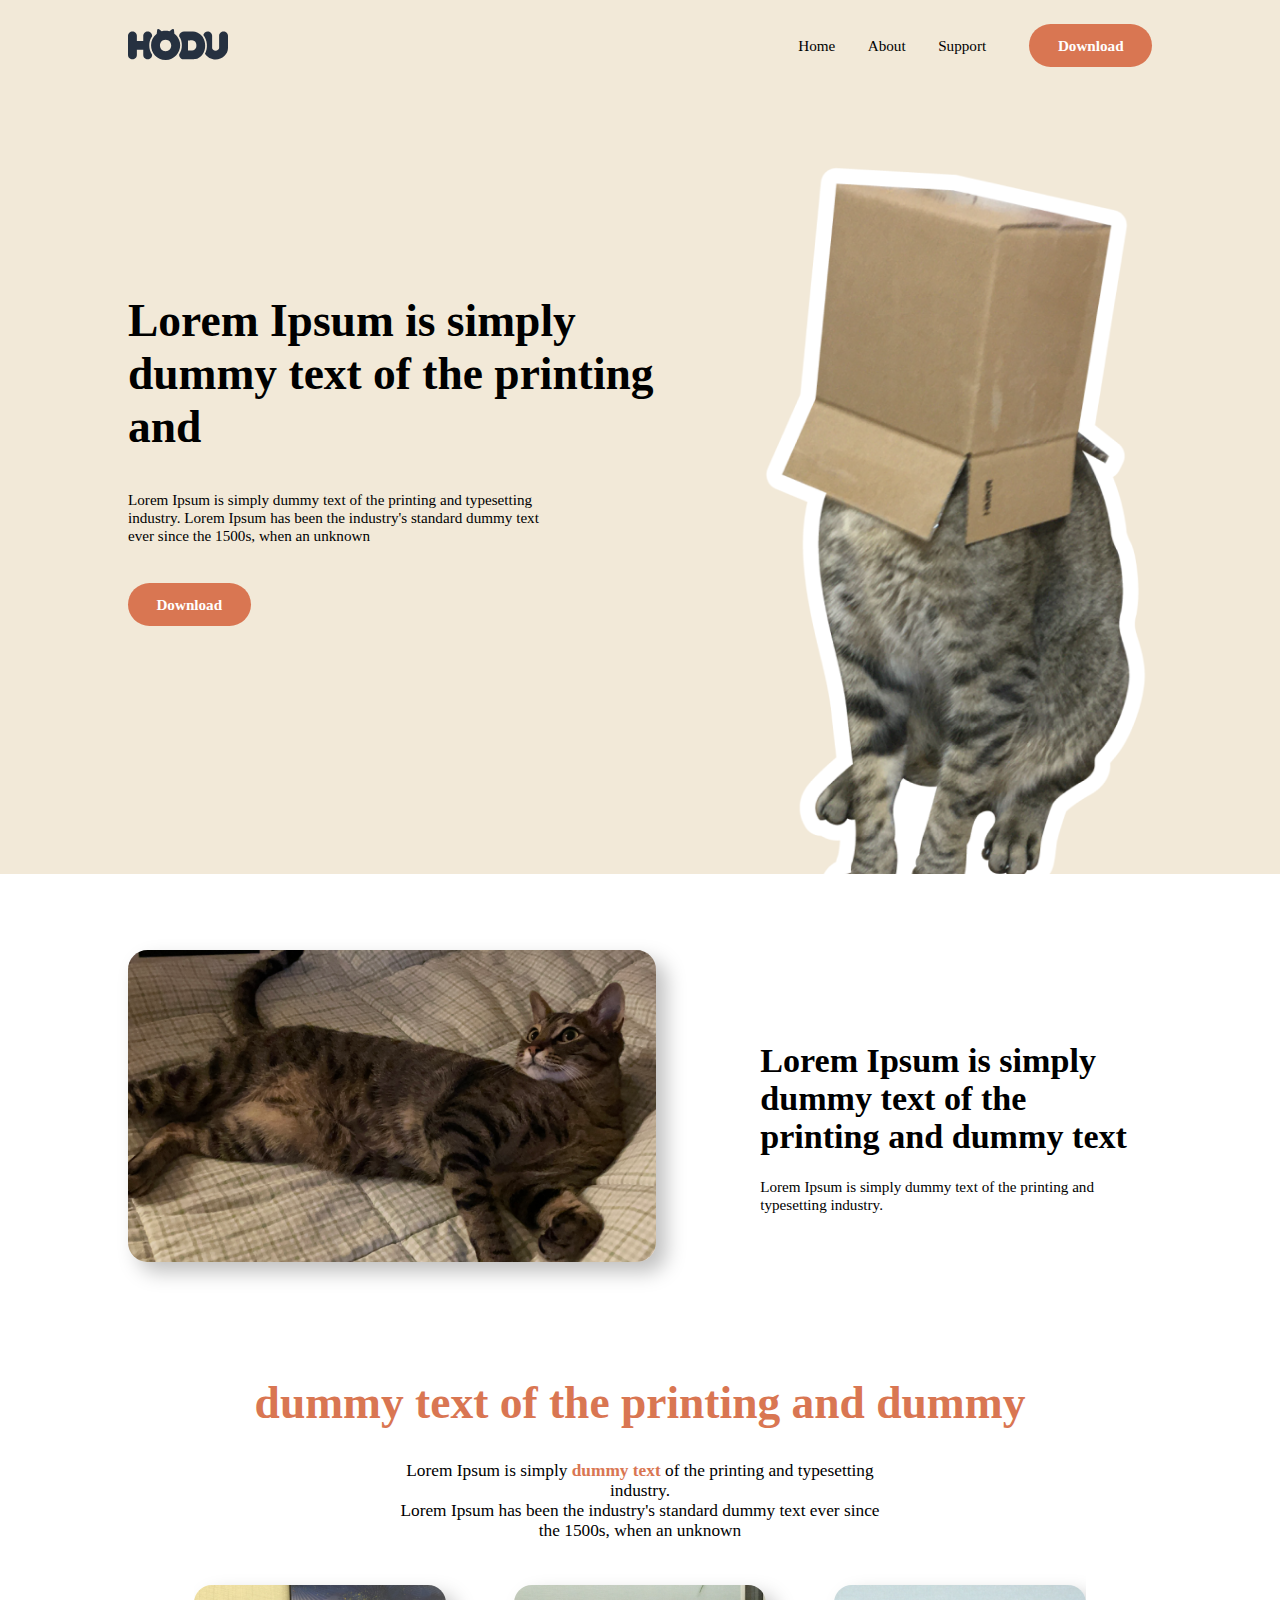
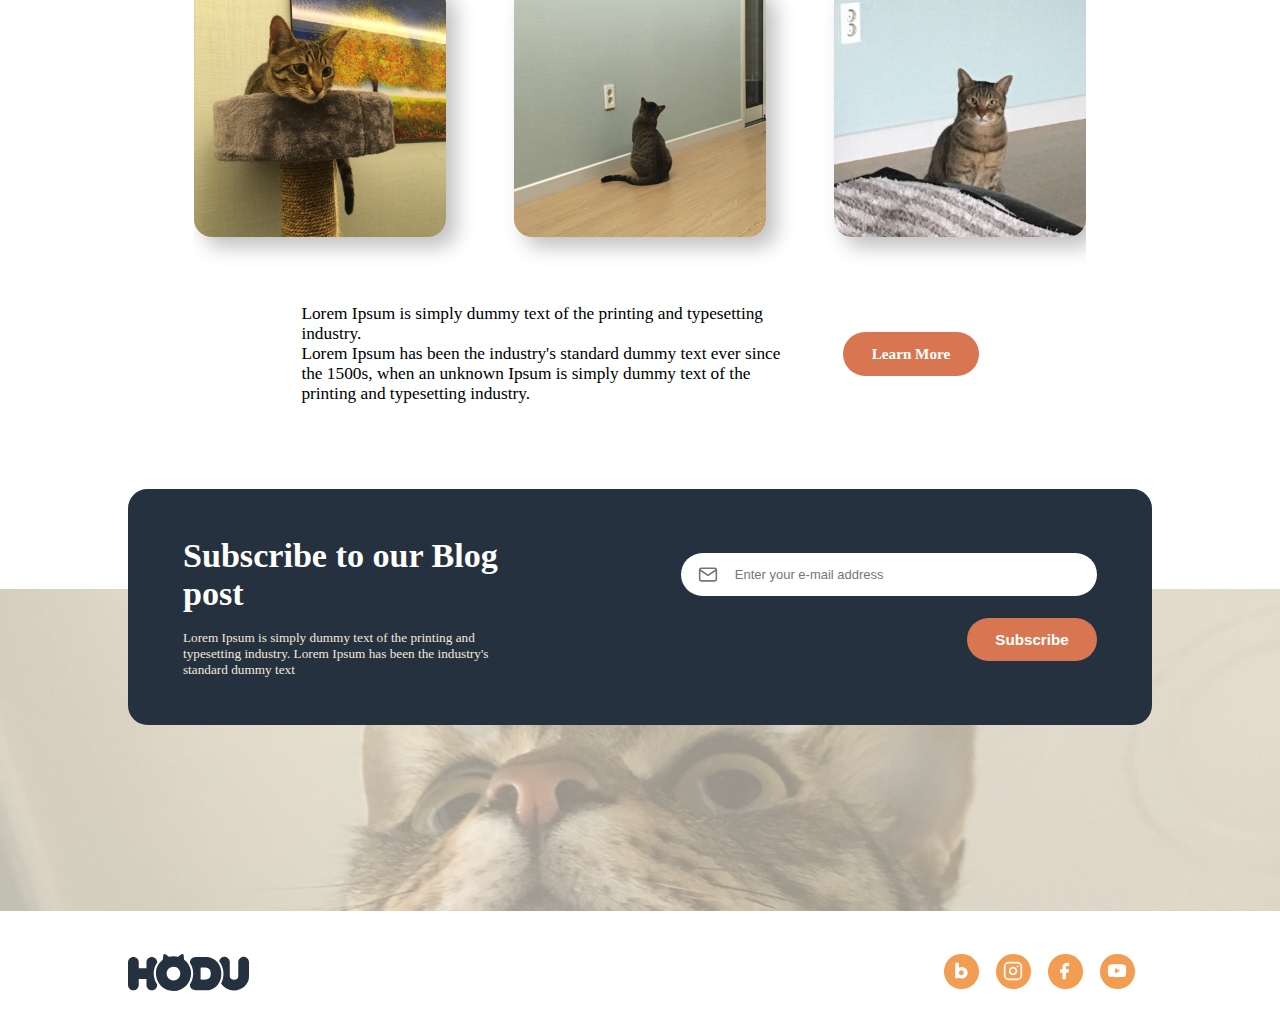
==== landing/index.html @ be2193c2 "랜딩 페이지 최초 커밋" ====
<!DOCTYPE html>
<html lang="ko-KR">
  <head>
    <meta charset="UTF-8" />
    <meta name="viewport" content="width=device-width, initial-scale=1.0" />
    <link rel="stylesheet" href="./css/style.css" />
    <title>HODU</title>
  </head>
  <body>
    <script>
      function navToggle() {
        const body = document.querySelector("body");
        body.classList.toggle("nav-toggle");
        window.scrollTo(0, 0);
      }
    </script>
    <header>
      <a class="logo" href="./">
        <h1 class="sr-only">HODU</h1>
        <img src="./images/logo.svg" alt="HODU" />
      </a>
      <button class="desktop-hide" onclick="navToggle()">
        <img src="./images/menu.svg" alt="Menu" />
      </button>
      <nav>
        <button class="desktop-hide" onclick="navToggle()">
          <img src="./images/arrow-right.svg" alt="Close" />
        </button>
        <ul>
          <li><a href="./">Home</a></li>
          <li><a href="./about">About</a></li>
          <li><a href="./support">Support</a></li>
        </ul>
        <a class="rounded" href="./download">Download</a>
      </nav>
    </header>
    <main>
      <section class="hero">
        <h2>Lorem Ipsum is simply dummy text of the printing and</h2>
        <p>
          Lorem Ipsum is simply dummy text of the printing and typesetting
          industry. Lorem Ipsum has been the industry's standard dummy text ever
          since the 1500s, when an unknown
        </p>
        <a class="rounded" href="./download">Download</a>
        <img src="./images/box-cat.png" alt="상자를 머리에 쓰고 있는 호두" />
      </section>
      <section class="description">
        <img src="./images/img_4.jpg" alt="침대에 누워 있는 호두" />
        <h2>Lorem Ipsum is simply dummy text of the printing and dummy text</h2>
        <p>
          Lorem Ipsum is simply dummy text of the printing and typesetting
          industry.
        </p>
      </section>
      <section class="images">
        <h2>dummy text of the printing and dummy</h2>
        <p class="txt">
          Lorem Ipsum is simply <span class="highlight">dummy text</span> of the
          printing and typesetting industry. <br class="mobile-hide" />Lorem
          Ipsum has been the industry's standard dummy text ever since the
          1500s, when an unknown
        </p>
        <ul class="carousel">
          <li>
            <img src="./images/img_1.jpg" alt="캣타워에 앉아 있는 호두" />
          </li>
          <li>
            <img src="./images/img_2.jpg" alt="벽을 바라보고 있는 호두" />
          </li>
          <li>
            <img src="./images/img_3.jpg" alt="바닥에 앉아 있는 호두" />
          </li>
        </ul>
        <p class="desc">
          Lorem Ipsum is simply dummy text of the printing and typesetting
          industry. <br class="mobile-hide" />Lorem Ipsum has been the
          industry's standard dummy text ever since the 1500s, when an unknown
          Ipsum is simply dummy text of the printing and typesetting industry.
        </p>
        <a class="rounded" href="./about">Learn More</a>
      </section>
      <section class="subscribe">
        <h2>Subscribe to our Blog post</h2>
        <p>
          Lorem Ipsum is simply dummy text of the printing and typesetting
          industry. Lorem Ipsum has been the industry's standard dummy text
        </p>
        <form action="./subscribe">
          <div class="input-box">
            <img src="./images/mail.svg" alt="" />
            <input
              type="email"
              name="email"
              id="email"
              placeholder="Enter your e-mail address"
            />
          </div>
          <input
            class="rounded"
            type="button"
            value="Subscribe"
            onclick="modal()"
          />
          <!-- 실제 작동할 때는 위의 input type을 submit으로 변경해야 함 -->
        </form>
      </section>
    </main>
    <footer>
      <img class="logo" src="./images/logo.svg" alt="HODU" />
      <ul class="social">
        <li>
          <a href="">
            <img src="./images/blog.svg" alt="Blog" />
          </a>
        </li>
        <li>
          <a href="">
            <img src="./images/instagram.svg" alt="Instagram" />
          </a>
        </li>
        <li>
          <a href="">
            <img src="./images/facebook.svg" alt="Facebook" />
          </a>
        </li>
        <li>
          <a href="">
            <img src="./images/youtube.svg" alt="YouTube" />
          </a>
        </li>
      </ul>
      <nav class="desktop-hide">
        <ul>
          <li><a href="./about">About</a></li>
          <li><a href="./blog">Blog</a></li>
          <li><a href="./support">Support</a></li>
          <li><a href="./terms-of-use">Terms of Use</a></li>
        </ul>
      </nav>
    </footer>
    <button class="mobile-hide">
      <img src="./images/top-btn.svg" alt="상단으로 이동" />
    </button>
    <script>
      function modal() {
        const body = document.querySelector("body");
        body.classList.toggle("modal-show");
      }
    </script>
    <dialog>
      <img src="./images/cat-subscribe.png" alt="홍조를 띈 호두" />
      <h3>Thank you!</h3>
      <p>Lorem Ipsum is simply dummy text of the printing industry.</p>
      <button class="rounded" onclick="modal()">OK! I Love HODU</button>
    </dialog>
  </body>
</html>
---- landing/css/style.css ----
@import url("./reset.css");
@import url(//spoqa.github.io/spoqa-han-sans/css/SpoqaHanSansNeo.css);

:root {
  --bg-color: #f2e9d8;
  --bg-navy: #263140;
  --bg-modal: #f2e9d8;
  --highlight: #d97652;
  --highlight-light: #f29d52;
  --text: #000;
  --text-gray: #767676;
}

html {
  font-size: 10px;
  font-family: "Spoqa Han Sans Neo";
}

body {
  font-size: 1.4rem;
}

main {
  overflow-x: hidden;
  position: relative;
}

h2,
h3 {
  font-weight: 700;
}

h2,
p {
  line-height: normal;
}

span.highlight {
  color: var(--highlight);
  font-weight: 700;
}

a.rounded,
button.rounded,
input.rounded {
  padding: 1.1rem 2.4rem;
  background-color: var(--highlight);
  border-radius: 4rem;
  color: #fff;
  font-weight: 700;
}

header {
  display: flex;
  flex-direction: row;
  align-items: center;
  justify-content: space-between;
  padding: 2.2rem 2rem;
}

header a.logo img {
  width: 9.2rem;
}

header button,
header button img {
  width: 3.2rem;
  height: 3.2rem;
}

header nav {
  display: none; /* 임시로 작성한 코드 */
}

body.nav-toggle header nav {
  width: 74.1%;
  height: 100dvh;
  display: flex;
  flex-direction: column;
  position: absolute;
  top: 0;
  right: 0;
  background-color: var(--bg-navy);
  padding: 2rem;
  z-index: 10;
  color: #fff;
}

body.nav-toggle header nav ul {
  display: flex;
  flex-direction: column;
  row-gap: 3rem;
  margin: 6.6rem 0 0 3rem;
  font-weight: 700;
}

body.nav-toggle header nav a.rounded {
  width: fit-content;
  margin-top: 5rem;
  margin-left: 3rem;
}

section {
  display: flex;
  flex-direction: column;
  align-items: center;
  justify-content: center;
  padding-left: 3.2rem;
  padding-right: 3.2rem;
}

section.hero {
  background-color: var(--bg-color);
  padding: 4rem 5.5rem 0 5.5rem;
}

section.hero h2 {
  text-align: center;
  font-size: 2.4rem;
  font-weight: 700;
  width: 94.29%;
}

section.hero p {
  text-align: center;
  margin: 3rem 0;
}

section.hero img {
  margin-top: 3rem;
  width: 50.51%;
}

section.description {
  padding-top: 3.2rem;
  padding-bottom: 3rem;
}

section.description img {
  width: 100%;
  aspect-ratio: 22/13;
  object-fit: cover;
  object-position: 0% 35%;
  border-radius: 1.8rem;
  box-shadow: 10px 10px 20px 0px rgba(0, 0, 0, 0.25);
}

section.description h2 {
  font-size: 2.4rem;
  margin: 4rem 0 2rem;
}

section.images {
  padding-left: 3.2rem;
  padding-right: 3.2rem;
}

section.images {
  padding-top: 3rem;
}

section.images h2 {
  font-size: 2.4rem;
  text-align: center;
  color: var(--highlight);
}

section.images p {
  font-size: 1.6rem;
  text-align: center;
  margin: 3rem 0 0;
}

section.images .carousel {
  width: 100vw;
  padding: 4rem 0 3rem;
  display: flex;
  overflow-x: auto;
  scroll-snap-type: x mandatory;
}

section.images .carousel li {
  margin-right: 2rem;
}

section.images li:first-child {
  margin-left: 3.2rem;
}

section.images li:last-child {
  margin-right: 3.2rem;
}

section.images img {
  width: 66.67vw;
  aspect-ratio: 1/1;
  border-radius: 18px;
  box-shadow: 10px 10px 20px 0px rgba(0, 0, 0, 0.25);
  scroll-snap-align: center;
}

section.images p.desc {
  margin-top: 3rem;
  text-align: left;
}

section.images a.rounded {
  margin-top: 3rem;
  margin-left: auto;
}

section.subscribe {
  border-radius: 1.8rem;
  background-color: var(--bg-navy);
  color: #fff;
  margin: 5rem 3.2rem 17.2rem;
  padding: 3.6rem 3.2rem 3rem;
}

section.subscribe h2 {
  width: 74.05%;
  font-size: 2.4rem;
  text-align: left;
  margin-right: auto;
}

section.subscribe p {
  margin-top: 2rem;
  margin-bottom: 3rem;
}

section.subscribe form {
  width: 100%;
  display: flex;
  flex-direction: column;
}

section.subscribe .input-box {
  background-color: #fff;
  color: #000;
  border-radius: 60px;
  display: flex;
  align-items: center;
  padding: 1.1rem 1.6rem;
}

section.subscribe .input-box img {
  width: 1.8rem;
  height: 1.8rem;
}

section.subscribe .input-box input {
  font-size: 1.2rem;
  border: none;
  width: 100%;
  margin-left: 1.4rem;
  margin-right: 1.4rem;
}

section.subscribe input::placeholder {
  color: var(--text-gray);
}

section.subscribe form input.rounded {
  margin-top: 2rem;
  margin-left: auto;
}

main::after {
  content: "";
  display: block;
  position: absolute;
  bottom: 0;
  width: 100vw;
  height: 61.54vw;
  max-height: 29.749rem;
  background: linear-gradient(
      0deg,
      rgba(242, 233, 216, 0.6) 0%,
      rgba(242, 233, 216, 0.6) 100%
    ),
    url("../images/img_5.jpg") lightgray 0px -36px / 100% 162.5% no-repeat;
  background-size: cover;
  background-repeat: no-repeat;
  background-position-y: 27%;
  z-index: -10;
}

footer {
  display: flex;
  flex-direction: row;
  justify-content: space-between;
  padding: 3rem 2rem 2.4rem;
  display: grid;
  grid-template-areas:
    "logo nav"
    "social nav";
}

footer div.container {
  display: flex;
  flex-direction: column;
}

footer img.logo {
  width: 11.2rem;
  grid-area: logo;
}

footer ul.social {
  grid-area: social;
  display: flex;
  flex-direction: row;
  justify-content: center;
  margin-top: 5.8rem;
}

footer ul.social li {
  margin-right: 1.6rem;
}

footer ul.social li a {
  display: flex;
  justify-content: center;
  align-items: center;
  width: 3.2rem;
  aspect-ratio: 1/1;
  background-color: var(--highlight-light);
  border-radius: 50%;
  line-height: normal;
}

footer ul.social img {
  width: 1.8286rem;
  aspect-ratio: 1/1;
  object-fit: cover;
}

footer nav {
  grid-area: nav;
  height: fit-content;
}

footer nav ul {
  display: flex;
  flex-direction: column;
  row-gap: 1.6rem;
}

footer nav ul li {
  text-align: right;
  padding-top: 0.2rem;
  padding-bottom: 0.2rem;
  color: var(--text-gray);
}

.mobile-hide {
  display: none;
}

body.modal-show,
body.nav-toggle {
  overflow: hidden;
}

body.modal-show dialog {
  display: flex;
}

dialog {
  display: none;
  flex-direction: column;
  align-items: center;
  width: 76.92%;
  position: fixed;
  top: 0;
  left: 0;
  right: 0;
  bottom: 0;
  border: none;
  border-radius: 30px;
  box-shadow: 0px 0px 20px 0px rgba(0, 0, 0, 0.2);
  background-image: url("../images/modal-bg-img.png");
  background-color: var(--bg-modal);
  background-size: contain;
  background-repeat: no-repeat;
  background-position: top;
  padding: 4rem 5rem 3rem;
}

dialog img {
  width: 30%;
  aspect-ratio: 1/1.018;
}

dialog h3 {
  font-size: 2.4rem;
  margin-top: 2.4rem;
  color: var(--highlight);
}

dialog p {
  margin: 1rem 0 2.8rem;
  text-align: center;
}

@media (min-width: 768px) {
  :root {
    --section-padding: 10vw;
  }
  html {
    font-size: 10.59219px;
  }
  section.hero,
  section.description,
  section.images,
  section.subscribe {
    padding-left: var(--section-padding);
    padding-right: var(--section-padding);
  }
  .desktop-hide {
    display: none;
  }

  br.mobile-hide {
    display: inline;
  }

  a.rounded,
  button.rounded,
  input.rounded {
    padding: 1.312rem 2.625rem;
    font-size: 1.4rem;
  }

  header {
    background-color: var(--bg-color);
    padding-left: var(--section-padding);
    padding-right: var(--section-padding);
  }

  header nav {
    display: flex;
  }

  header nav ul {
    display: flex;
    flex-direction: row;
    align-items: center;
    column-gap: 3rem;
    margin-right: 4rem;
  }

  section.subscribe {
    margin-top: 7.875rem;
    margin-left: var(--section-padding);
    margin-right: var(--section-padding);
    padding: 4.375rem 5.075rem;
    display: grid;
    grid-template-areas:
      "heading form"
      "desc form";
    grid-template-columns: 1fr 45.53%;
    row-gap: 1.575rem;
  }
  section.subscribe h2 {
    grid-area: heading;
    font-size: 3.15rem;
    justify-self: start;
  }

  section.subscribe p {
    grid-area: desc;
    width: 25.57vw;
    margin: 0;
    color: var(--bg-color);
    font-size: 1.225rem;
  }

  section.subscribe form {
    grid-row: 1 / 3;
  }

  footer {
    display: flex;
    flex-direction: row;
    justify-content: space-between;
    padding: 3.937rem var(--section-padding);
  }

  footer ul.social {
    margin-top: 0;
  }
}

@media (min-width: 1024px) {
  html {
    font-size: 10.831px;
  }
  section.hero {
    display: grid;
    position: relative;
    grid-template-areas:
      "heading image"
      "desc image"
      "btn image";
    grid-template-columns: 1fr 36.311rem;
    grid-template-rows: auto;
    overflow: hidden;
  }

  section.hero h2 {
    grid-area: heading;
    text-align: left;
    font-size: 4.2rem;
    margin-top: 14.7rem;
  }
  section.hero p {
    width: 38.411rem;
    grid-area: desc;
    text-align: left;
    margin-top: 3.5rem;
    margin-bottom: 3.5rem;
  }
  section.hero a.rounded {
    grid-area: btn;
    margin-bottom: 22.924rem;
    width: fit-content;
  }
  section.hero img {
    grid-area: image;
    justify-self: end;
    position: absolute;
    width: 100%;
    top: 0;
    /* bottom: -10.85rem; */
    margin-top: 0;
    object-fit: cover;
    object-position: top;
  }
  section.description {
    display: grid;
    grid-template-areas:
      "image empty0"
      "image heading"
      "image desc"
      "image empty1";
    grid-template-columns: 51.56% auto;
    column-gap: 9.625rem;
    padding-top: 7rem;
    padding-bottom: 5.25rem;
  }

  section.description img {
    grid-area: image;
  }

  section.description h2 {
    grid-area: heading;
    font-size: 3.15rem;
  }
  section.description p {
    grid-area: desc;
  }

  section.images {
    padding-top: 5.25rem;
    display: grid;
    grid-template-areas:
      "heading heading"
      "txt txt"
      "carousel carousel"
      "desc btn";
    column-gap: 4.55rem;
  }

  section.images h2 {
    grid-area: heading;
    font-size: 4.2rem;
  }

  section.images p.txt {
    grid-area: txt;
    width: 38.49vw;
    justify-self: center;
  }

  section.images ul.carousel {
    grid-area: carousel;
    width: 100%;
  }

  section.images ul.carousel li:first-child {
    margin-left: 0;
  }
  section.images ul.carousel li {
    margin-right: 6.3rem;
  }
  section.images ul.carousel li:last-child {
    margin-right: 0;
  }

  section.images ul.carousel li img {
    width: 19.69vw;
  }

  section.images p.desc {
    grid-area: desc;
    width: 38.49vw;
    margin-left: auto;
  }

  section.images a.rounded {
    grid-area: btn;
    margin-left: 0;
    margin-right: auto;
    min-width: max-content;
  }

  main::after {
    background-position-y: 35%;
  }
}

@media (min-width: 1281px) {
  :root {
    --section-padding: 16.67vw;
  }
  html {
    font-size: 11.4289px;
  }

  section.subscribe form {
    grid-area: form;
    justify-content: center;
    position: relative;
  }

  section.subscribe form .input-box {
    padding: 1.75rem 2.45rem;
  }

  section.subscribe form .input-box input {
    font-size: 1.4rem;
    margin-right: 11.812rem;
  }

  section.subscribe form > input.rounded {
    position: absolute;
    right: 0.437rem;
    margin-top: auto;
    width: max-content;
    padding: 1.312rem 2.537rem;
    line-height: 1.75rem;
  }

  body dialog {
    width: 31.25%;
    padding: 5.25rem 9.493rem 3.5rem;
  }

  body dialog img {
    width: 9.625rem;
  }

  body dialog h3 {
    font-size: 4.025rem;
    margin-top: 2.1rem;
  }

  body dialog p {
    font-size: 1.225rem;
    margin-top: 1.05rem;
    margin-bottom: 3.325rem;
  }

  body dialog button.rounded {
    line-height: 1.75rem;
  }
}
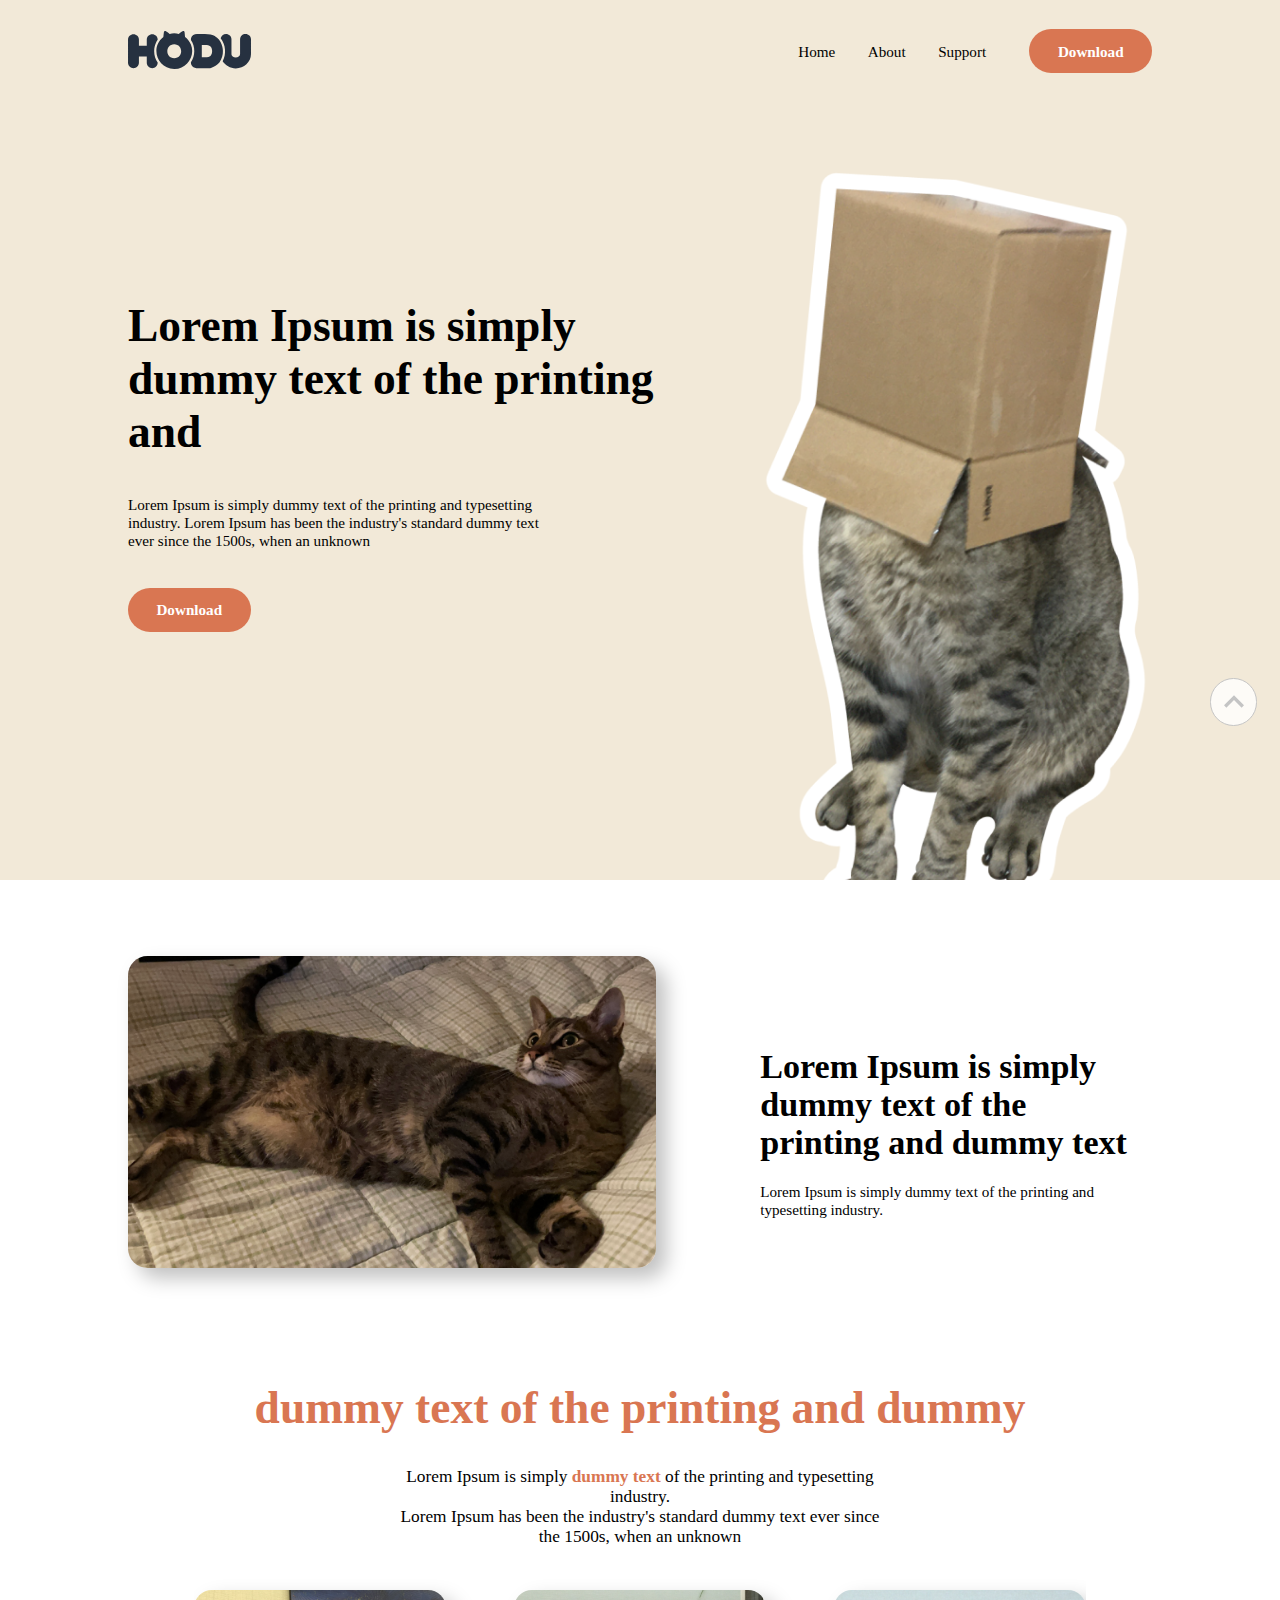
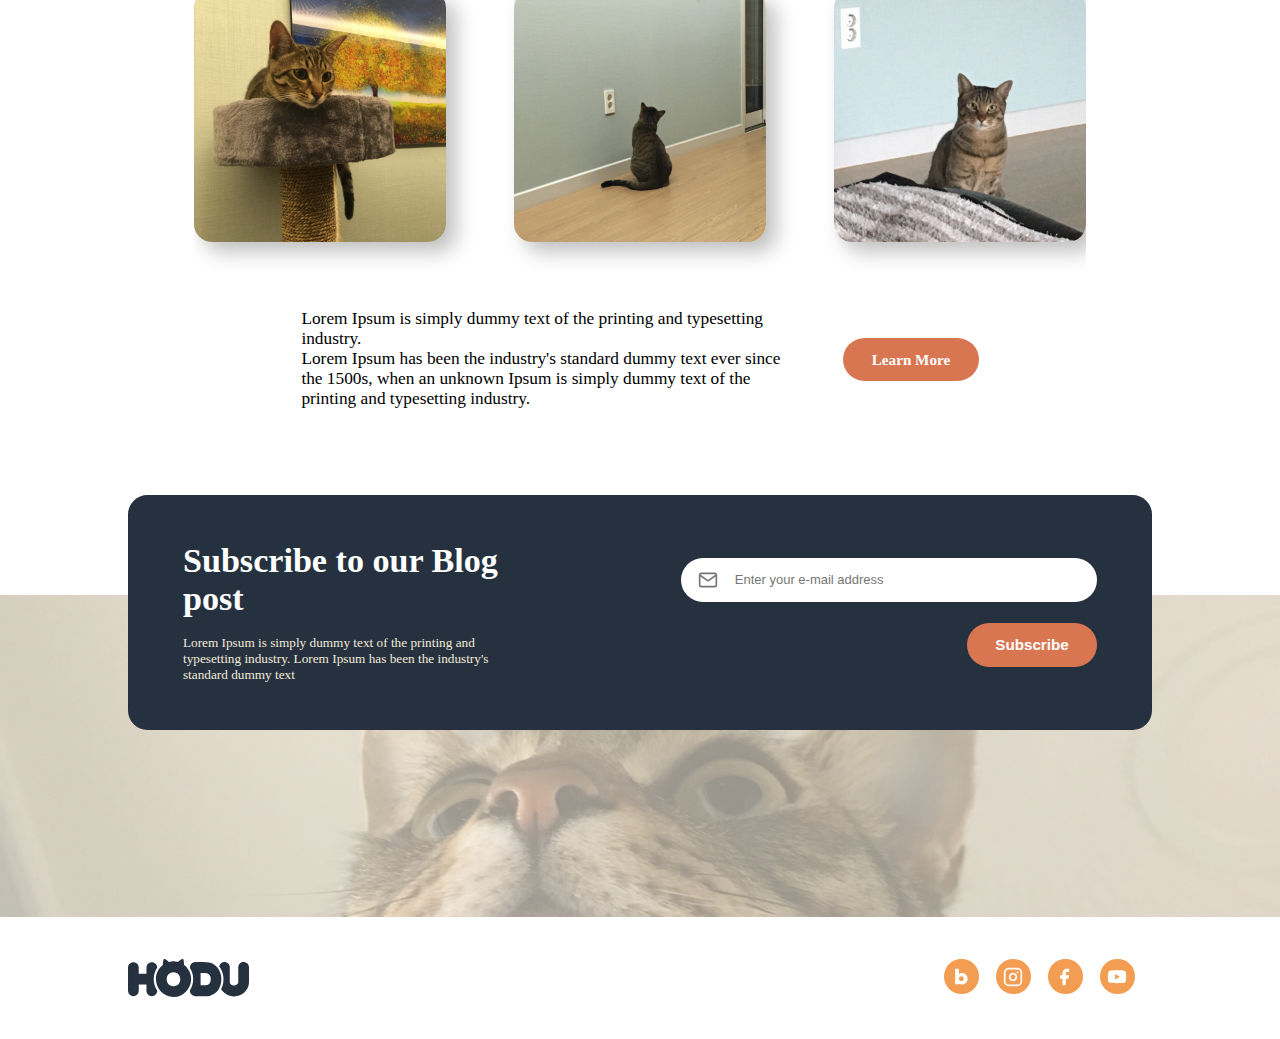
==== commit 68567470: "스타일 수정" ====
--- a/landing/index.html
+++ b/landing/index.html
@@ -139,8 +139,8 @@
         </ul>
       </nav>
     </footer>
-    <button class="mobile-hide">
-      <img src="./images/top-btn.svg" alt="상단으로 이동" />
+    <button class="mobile-hide" onclick="window.scrollTo(0, 0);">
+      <p class="sr-only">상단으로 이동</p>
     </button>
     <script>
       function modal() {
--- a/landing/css/style.css
+++ b/landing/css/style.css
@@ -56,6 +56,11 @@
   align-items: center;
   justify-content: space-between;
   padding: 2.2rem 2rem;
+  position: fixed;
+  top: 0;
+  width: 100%;
+  z-index: 5;
+  background-color: #fff;
 }
 
 header a.logo img {
@@ -69,7 +74,7 @@
 }
 
 header nav {
-  display: none; /* 임시로 작성한 코드 */
+  display: none;
 }
 
 body.nav-toggle header nav {
@@ -98,6 +103,10 @@
   width: fit-content;
   margin-top: 5rem;
   margin-left: 3rem;
+}
+
+main {
+  margin-top: 7.6rem;
 }
 
 section {
@@ -437,6 +446,11 @@
     background-color: var(--bg-color);
     padding-left: var(--section-padding);
     padding-right: var(--section-padding);
+    padding-top: 2.712rem;
+  }
+
+  header a.logo img {
+    width: 11.375rem;
   }
 
   header nav {
@@ -449,6 +463,10 @@
     align-items: center;
     column-gap: 3rem;
     margin-right: 4rem;
+  }
+
+  main {
+    margin-top: 8.935rem;
   }
 
   section.subscribe {
@@ -491,6 +509,24 @@
   footer ul.social {
     margin-top: 0;
   }
+
+  button.mobile-hide {
+    display: block;
+    position: fixed;
+    bottom: 16.1rem;
+    right: 2.1rem;
+    width: 4.375rem;
+    aspect-ratio: 1/1;
+    background-color: rgba(255, 255, 255, 0.8);
+    border-radius: 50%;
+    border: 1px solid #c4c4c4;
+    background-image: url("../images/top-btn.svg");
+    background-position: center;
+  }
+
+  button.mobile-hide:hover {
+    background-image: url("../images/top-btn-hover.svg");
+  }
 }
 
 @media (min-width: 1024px) {
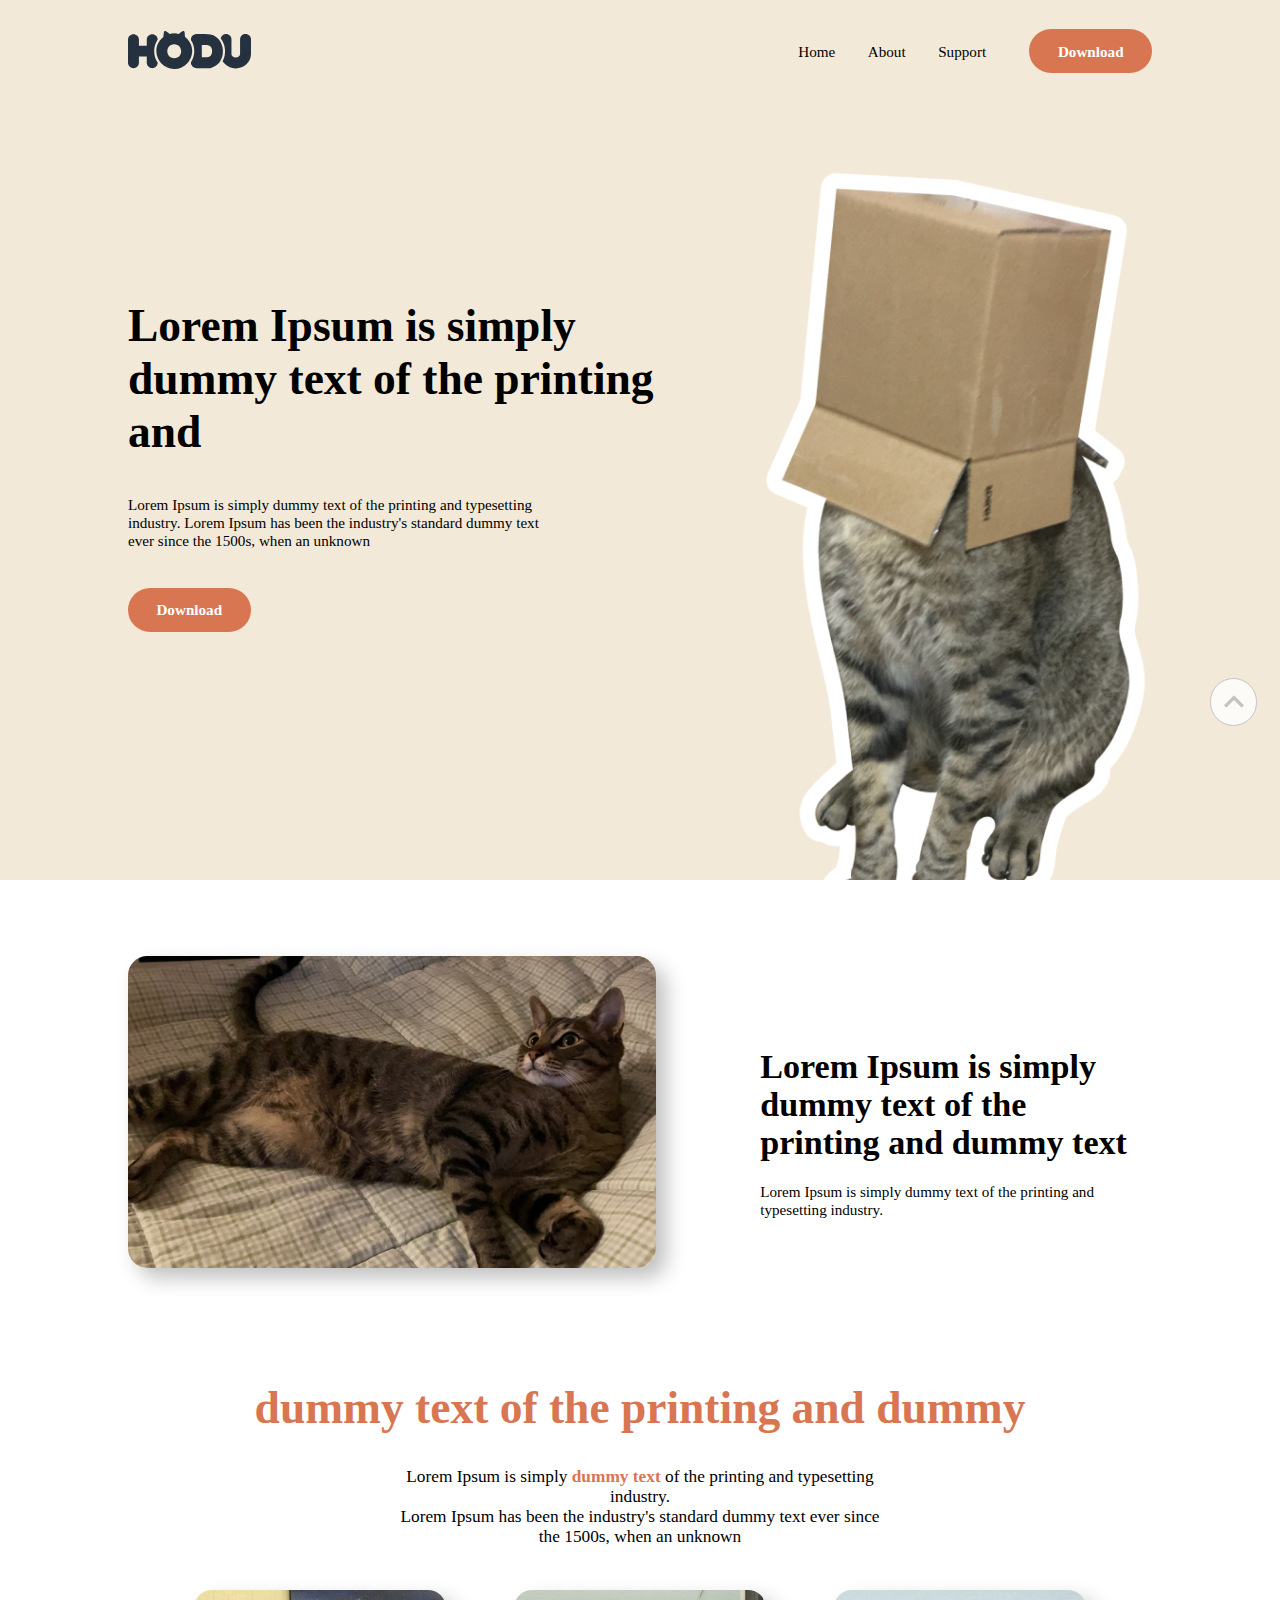
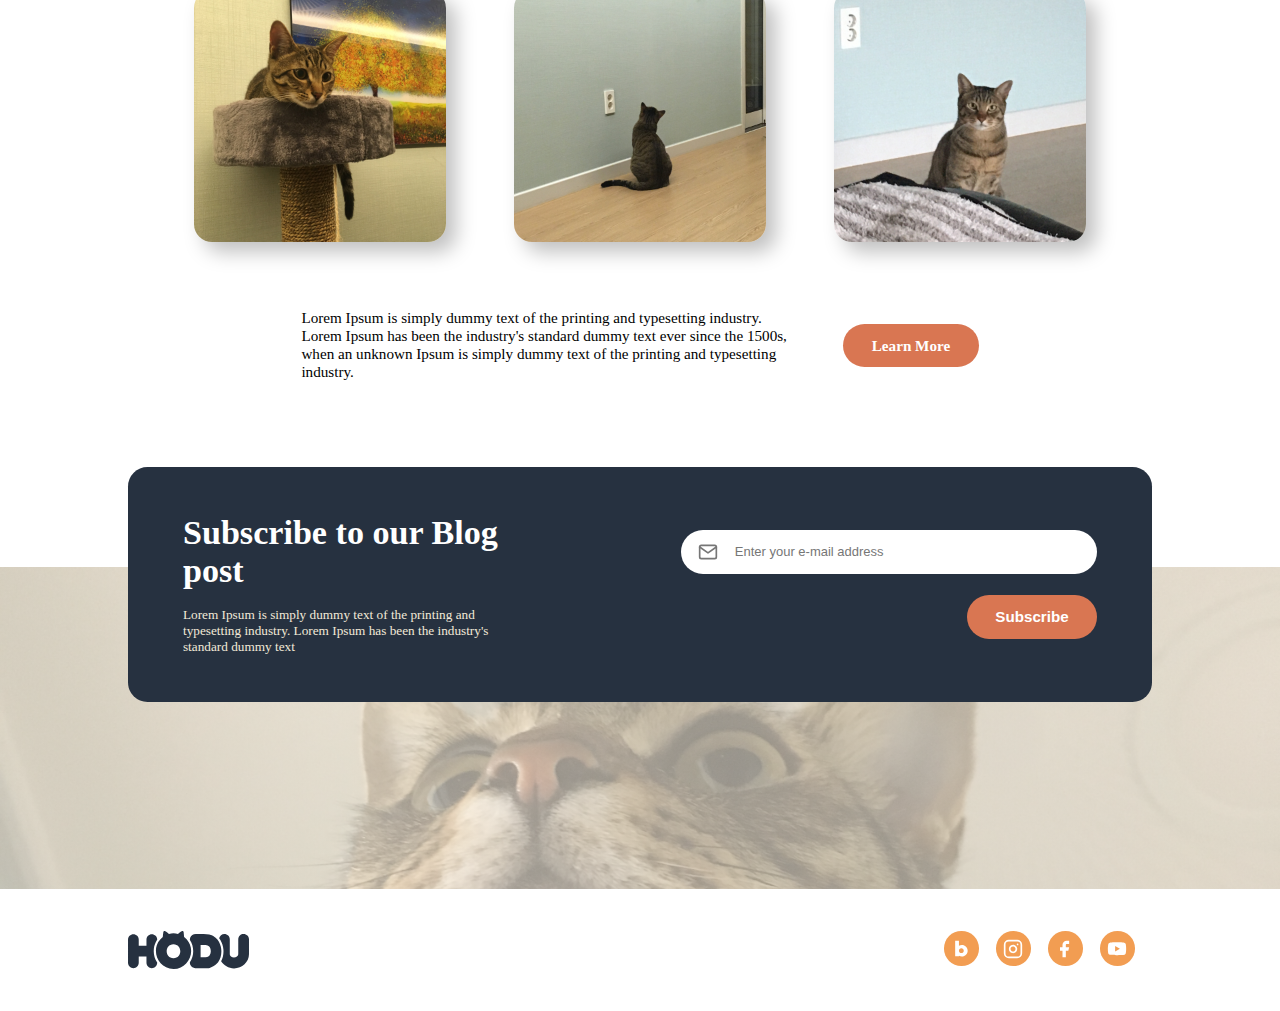
==== commit 8fe97fac: "헤딩 태그 수정 및 캐러셀 버그 수정" ====
--- a/landing/index.html
+++ b/landing/index.html
@@ -36,7 +36,10 @@
     </header>
     <main>
       <section class="hero">
-        <h2>Lorem Ipsum is simply dummy text of the printing and</h2>
+        <h2 class="sr-only">호두 소개</h2>
+        <p class="headline">
+          Lorem Ipsum is simply dummy text of the printing and
+        </p>
         <p>
           Lorem Ipsum is simply dummy text of the printing and typesetting
           industry. Lorem Ipsum has been the industry's standard dummy text ever
@@ -46,15 +49,19 @@
         <img src="./images/box-cat.png" alt="상자를 머리에 쓰고 있는 호두" />
       </section>
       <section class="description">
+        <h2 class="sr-only">호두 설명</h2>
         <img src="./images/img_4.jpg" alt="침대에 누워 있는 호두" />
-        <h2>Lorem Ipsum is simply dummy text of the printing and dummy text</h2>
+        <p class="headline">
+          Lorem Ipsum is simply dummy text of the printing and dummy text
+        </p>
         <p>
           Lorem Ipsum is simply dummy text of the printing and typesetting
           industry.
         </p>
       </section>
       <section class="images">
-        <h2>dummy text of the printing and dummy</h2>
+        <h2 class="sr-only">호두 이미지</h2>
+        <p class="headline">dummy text of the printing and dummy</p>
         <p class="txt">
           Lorem Ipsum is simply <span class="highlight">dummy text</span> of the
           printing and typesetting industry. <br class="mobile-hide" />Lorem
@@ -81,7 +88,8 @@
         <a class="rounded" href="./about">Learn More</a>
       </section>
       <section class="subscribe">
-        <h2>Subscribe to our Blog post</h2>
+        <h2 class="sr-only">메일링 구독</h2>
+        <p class="headline">Subscribe to our Blog post</p>
         <p>
           Lorem Ipsum is simply dummy text of the printing and typesetting
           industry. Lorem Ipsum has been the industry's standard dummy text
--- a/landing/css/style.css
+++ b/landing/css/style.css
@@ -25,12 +25,11 @@
   position: relative;
 }
 
-h2,
+p.headline,
 h3 {
   font-weight: 700;
 }
 
-h2,
 p {
   line-height: normal;
 }
@@ -123,14 +122,14 @@
   padding: 4rem 5.5rem 0 5.5rem;
 }
 
-section.hero h2 {
+section.hero p.headline {
   text-align: center;
   font-size: 2.4rem;
   font-weight: 700;
   width: 94.29%;
 }
 
-section.hero p {
+section.hero p:not(p.headline) {
   text-align: center;
   margin: 3rem 0;
 }
@@ -154,7 +153,7 @@
   box-shadow: 10px 10px 20px 0px rgba(0, 0, 0, 0.25);
 }
 
-section.description h2 {
+section.description p.headline {
   font-size: 2.4rem;
   margin: 4rem 0 2rem;
 }
@@ -168,13 +167,13 @@
   padding-top: 3rem;
 }
 
-section.images h2 {
+section.images p.headline {
   font-size: 2.4rem;
   text-align: center;
   color: var(--highlight);
 }
 
-section.images p {
+section.images p.txt {
   font-size: 1.6rem;
   text-align: center;
   margin: 3rem 0 0;
@@ -226,14 +225,14 @@
   padding: 3.6rem 3.2rem 3rem;
 }
 
-section.subscribe h2 {
+section.subscribe p.headline {
   width: 74.05%;
   font-size: 2.4rem;
   text-align: left;
   margin-right: auto;
 }
 
-section.subscribe p {
+section.subscribe p:not(p.headline) {
   margin-top: 2rem;
   margin-bottom: 3rem;
 }
@@ -481,13 +480,13 @@
     grid-template-columns: 1fr 45.53%;
     row-gap: 1.575rem;
   }
-  section.subscribe h2 {
+  section.subscribe p.headline {
     grid-area: heading;
     font-size: 3.15rem;
     justify-self: start;
   }
 
-  section.subscribe p {
+  section.subscribe p:not(p.headline) {
     grid-area: desc;
     width: 25.57vw;
     margin: 0;
@@ -545,13 +544,13 @@
     overflow: hidden;
   }
 
-  section.hero h2 {
+  section.hero p.headline {
     grid-area: heading;
     text-align: left;
     font-size: 4.2rem;
     margin-top: 14.7rem;
   }
-  section.hero p {
+  section.hero p:not(p.headline) {
     width: 38.411rem;
     grid-area: desc;
     text-align: left;
@@ -591,11 +590,11 @@
     grid-area: image;
   }
 
-  section.description h2 {
+  section.description p.headline {
     grid-area: heading;
     font-size: 3.15rem;
   }
-  section.description p {
+  section.description p:not(p.headline) {
     grid-area: desc;
   }
 
@@ -610,7 +609,7 @@
     column-gap: 4.55rem;
   }
 
-  section.images h2 {
+  section.images p.headline {
     grid-area: heading;
     font-size: 4.2rem;
   }
@@ -624,16 +623,18 @@
   section.images ul.carousel {
     grid-area: carousel;
     width: 100%;
+    justify-self: center;
+    overflow: visible;
   }
 
   section.images ul.carousel li:first-child {
-    margin-left: 0;
+    margin-left: auto;
   }
   section.images ul.carousel li {
     margin-right: 6.3rem;
   }
   section.images ul.carousel li:last-child {
-    margin-right: 0;
+    margin-right: auto;
   }
 
   section.images ul.carousel li img {
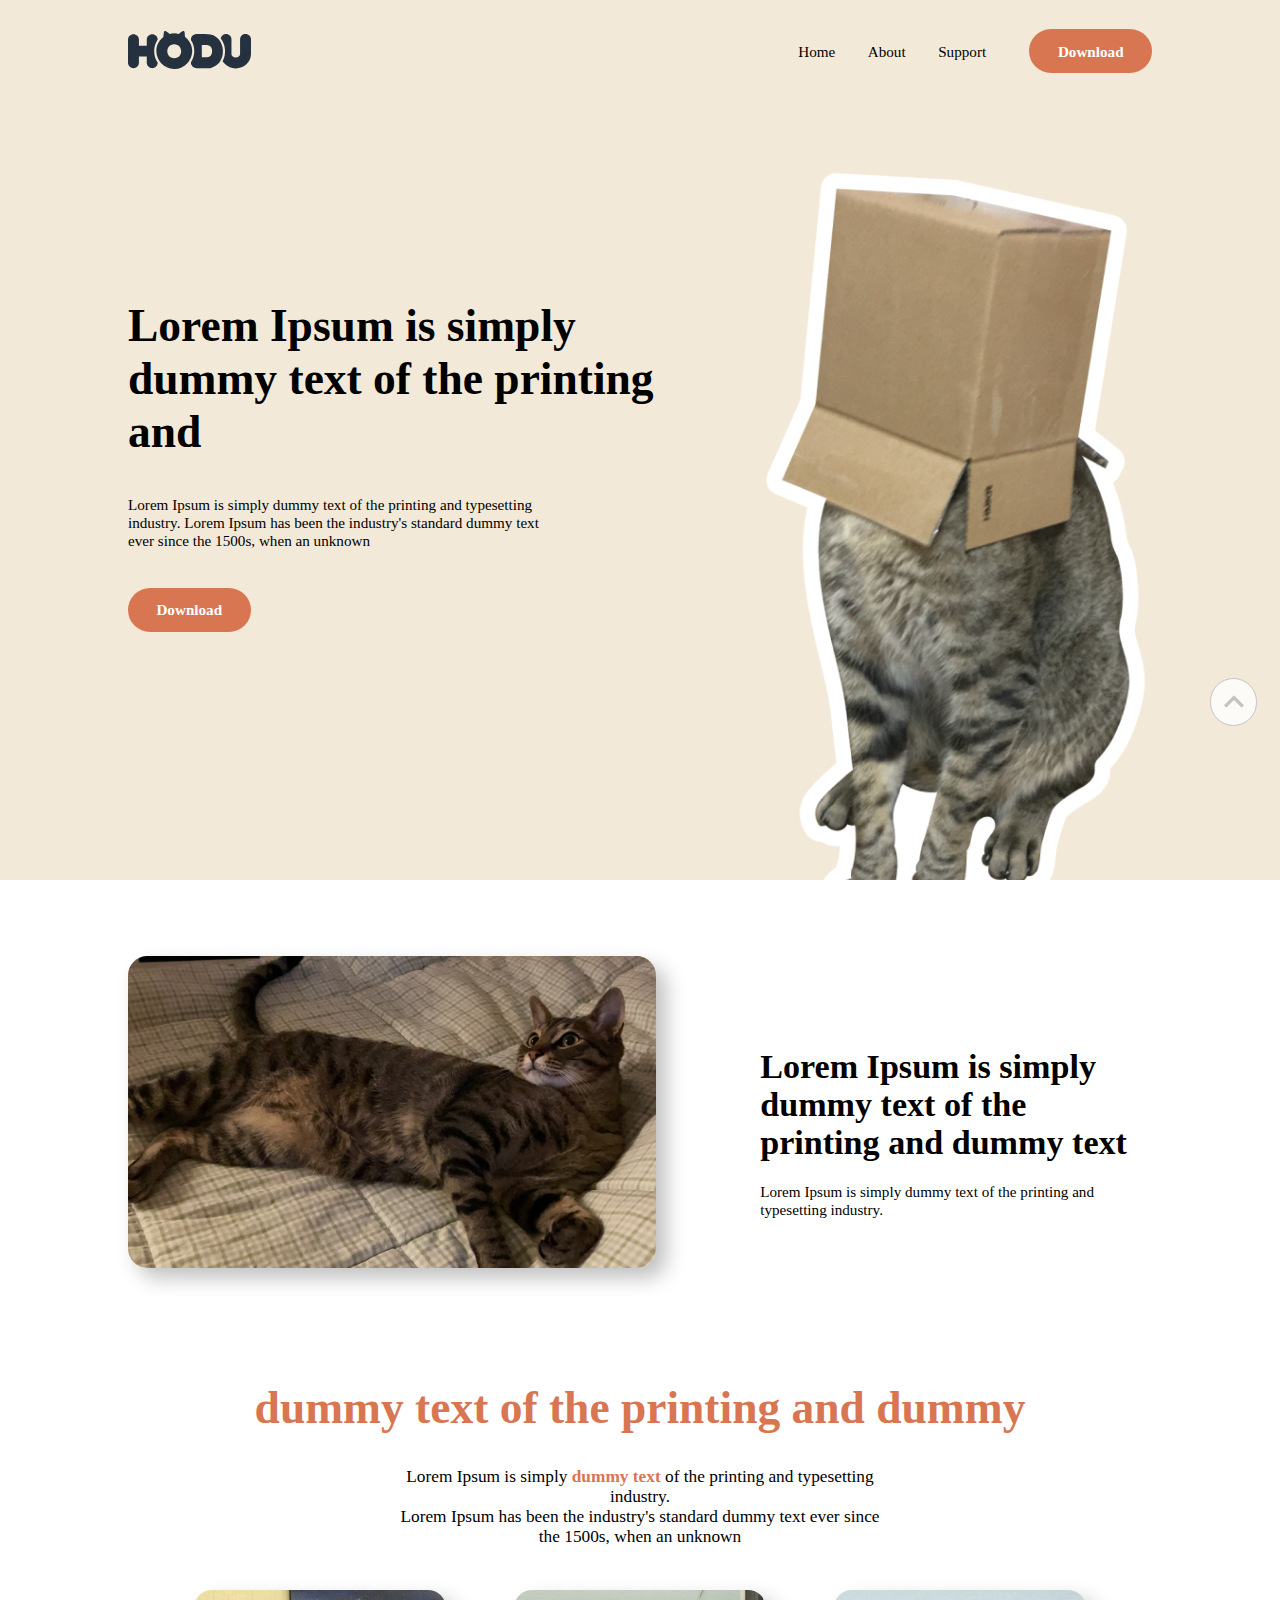
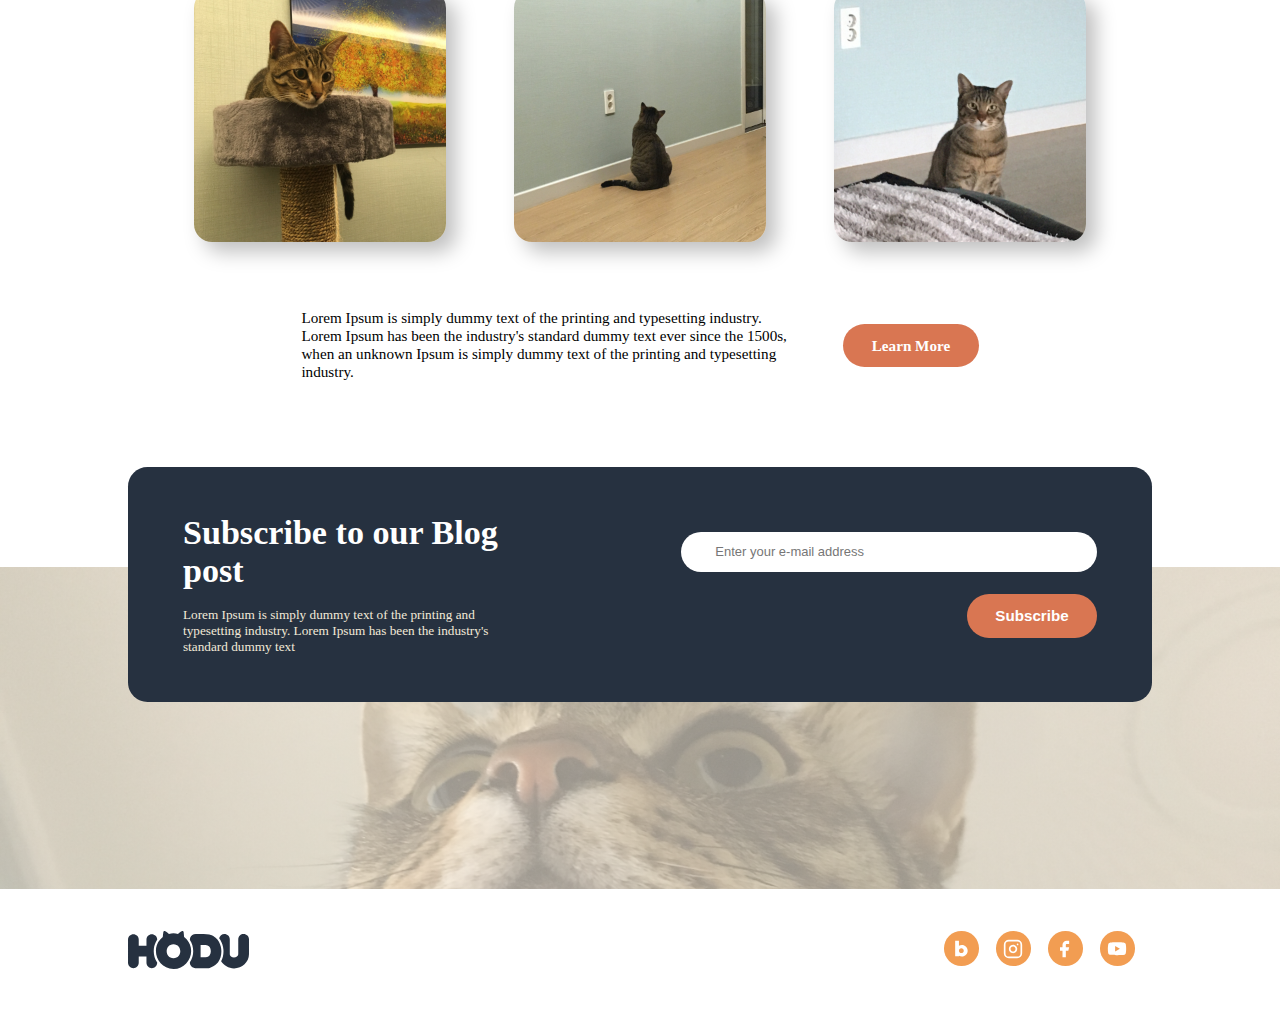
==== commit f526bc4f: "form input에 레이블 추가" ====
--- a/landing/index.html
+++ b/landing/index.html
@@ -96,7 +96,7 @@
         </p>
         <form action="./subscribe">
           <div class="input-box">
-            <img src="./images/mail.svg" alt="" />
+            <label for="email" class="sr-only">이메일</label>
             <input
               type="email"
               name="email"
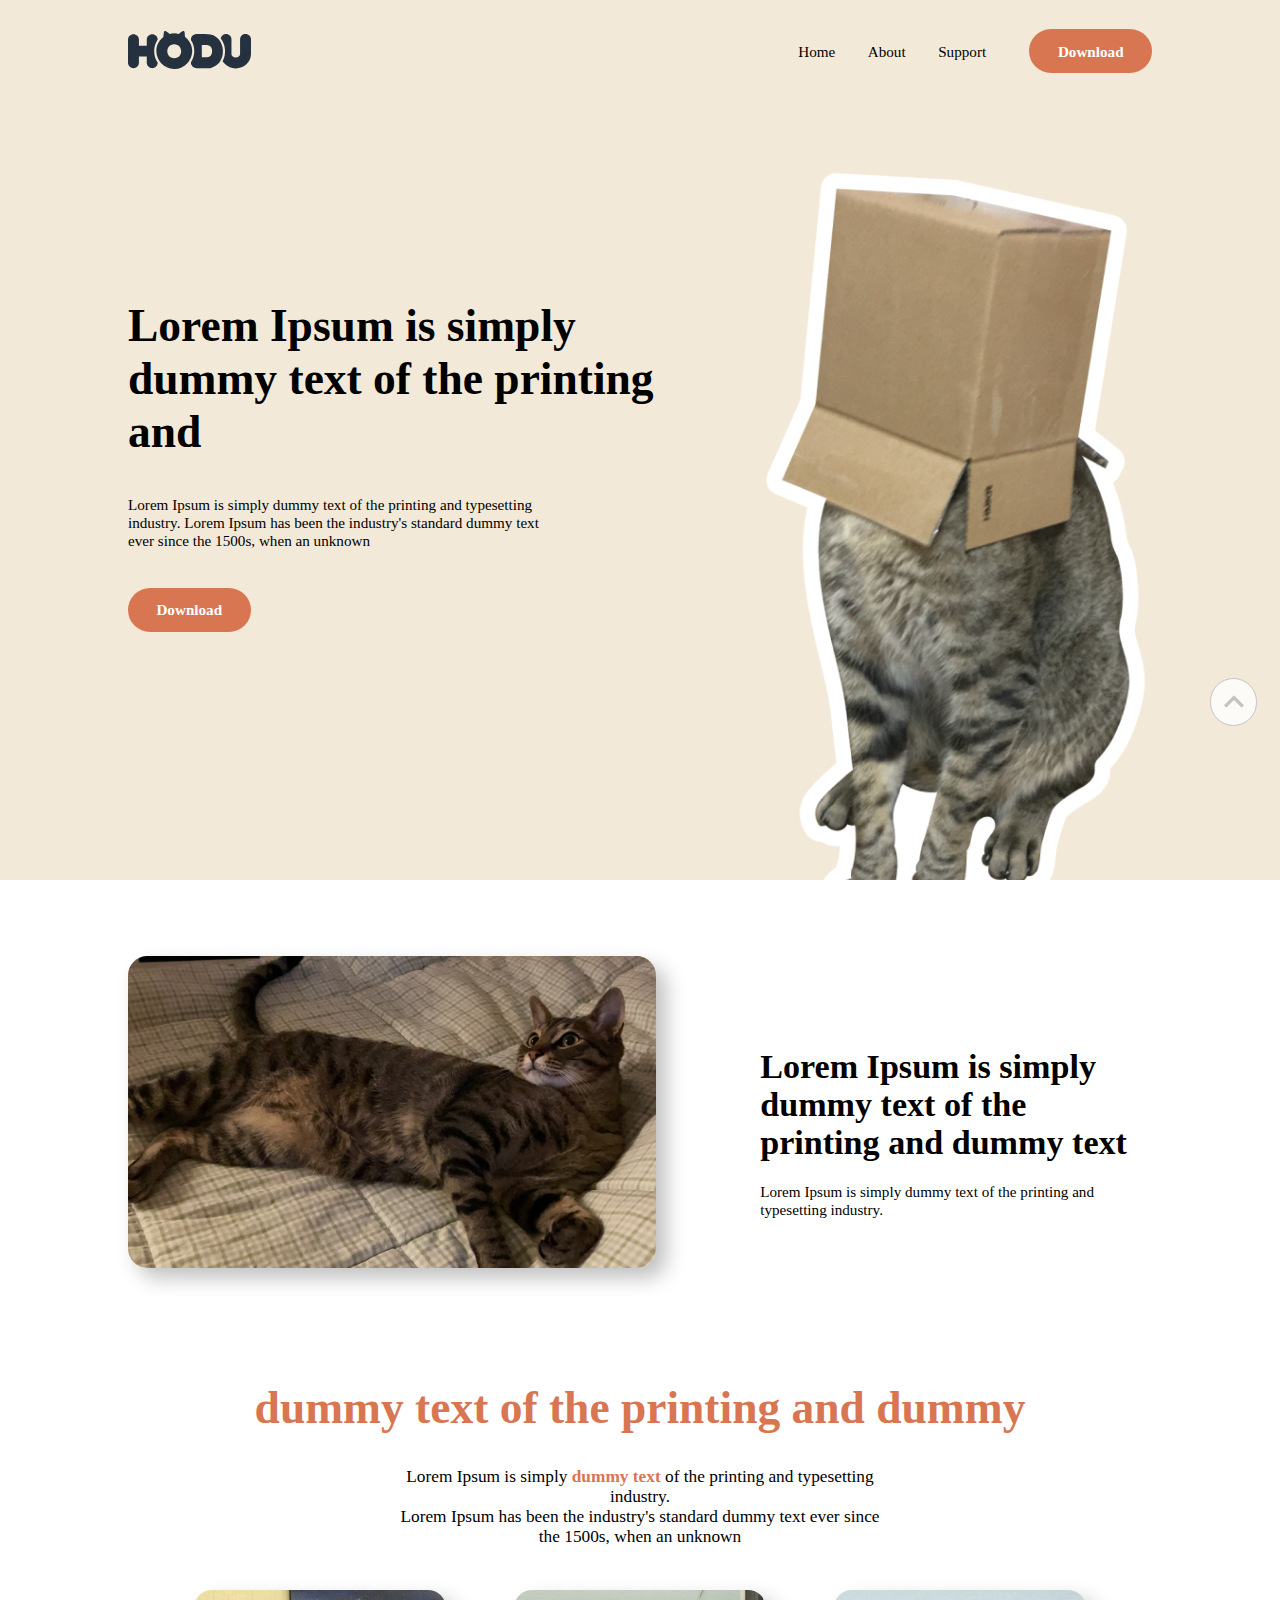
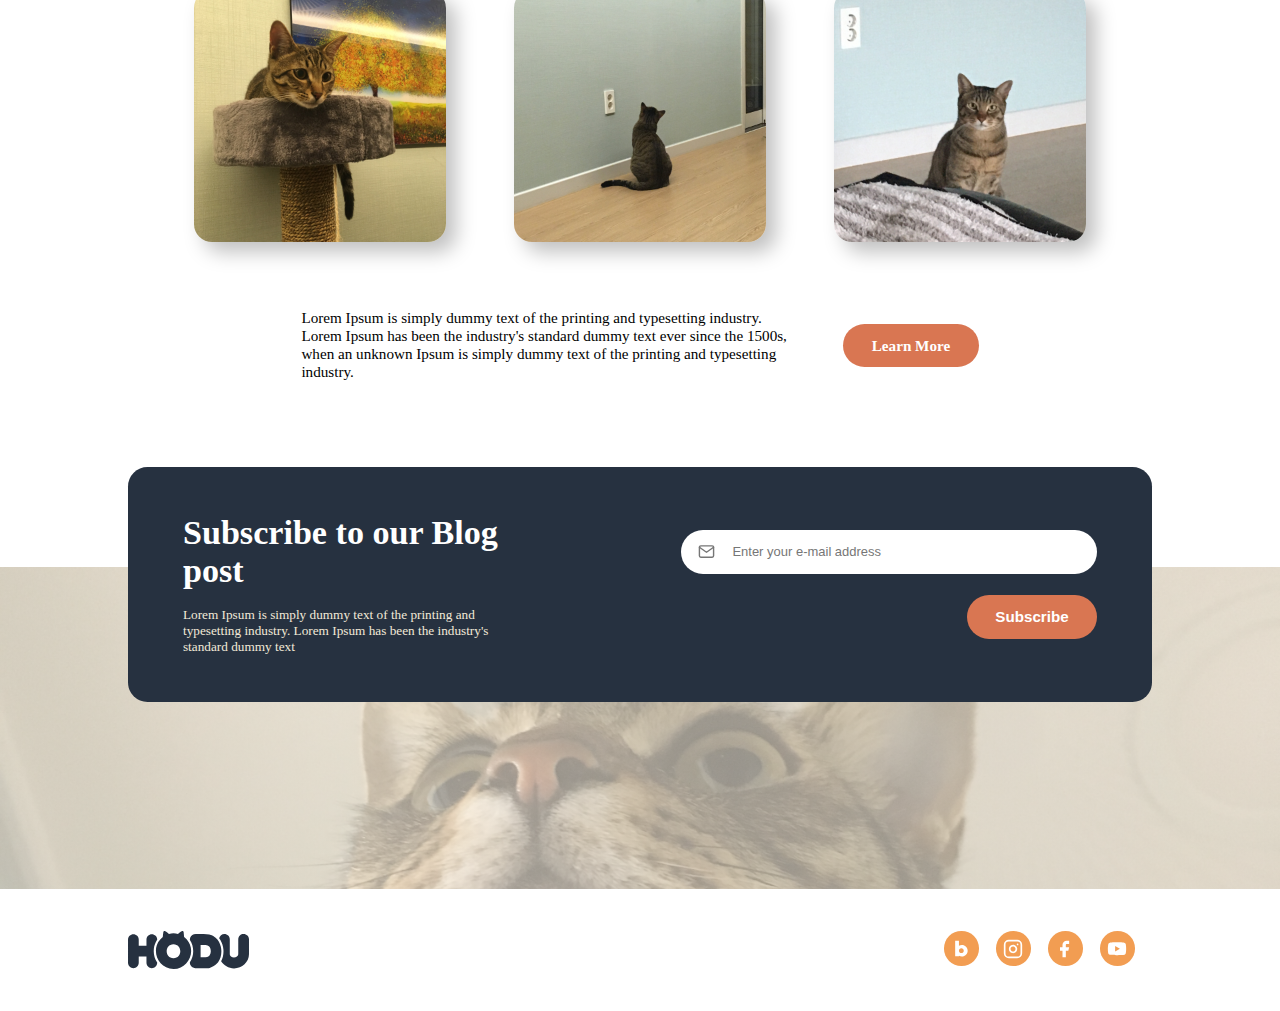
==== commit 50c86b1f: "메뉴 사이드바 및 모달 뒤 배경 추가" ====
--- a/landing/index.html
+++ b/landing/index.html
@@ -11,7 +11,6 @@
       function navToggle() {
         const body = document.querySelector("body");
         body.classList.toggle("nav-toggle");
-        window.scrollTo(0, 0);
       }
     </script>
     <header>
--- a/landing/css/style.css
+++ b/landing/css/style.css
@@ -90,6 +90,38 @@
   color: #fff;
 }
 
+body header::before {
+  content: "";
+  position: absolute;
+  width: 1px;
+  height: 1px;
+  padding: 0;
+  margin: -1px;
+  overflow: hidden;
+  clip-path: inset(50%);
+  border: 0;
+  clip: rect(0 0 0 0);
+
+  background-color: rgba(0, 0, 0, 0);
+  transition: background-color 0.3s;
+}
+
+body.nav-toggle header::before {
+  content: "";
+  position: fixed;
+  top: 0;
+  left: 0;
+  right: 0;
+  bottom: 0;
+  clip-path: inherit;
+  clip: inherit;
+  border: inherit;
+  width: 100dvw;
+  height: 100dvh;
+  background-color: rgba(0, 0, 0, 0.5);
+  z-index: 2;
+}
+
 body.nav-toggle header nav ul {
   display: flex;
   flex-direction: column;
@@ -252,9 +284,14 @@
   padding: 1.1rem 1.6rem;
 }
 
-section.subscribe .input-box img {
+section.subscribe .input-box::before {
+  content: "";
   width: 1.8rem;
   height: 1.8rem;
+  background-image: url("../images/mail.svg");
+  background-size: contain;
+  background-repeat: no-repeat;
+  background-position: center;
 }
 
 section.subscribe .input-box input {
@@ -373,6 +410,31 @@
 
 body.modal-show dialog {
   display: flex;
+}
+
+body::before {
+  content: "";
+  background-color: rgba(0, 0, 0, 0);
+  transition: background-color 0.3s;
+  clip-path: inset(50%);
+  border: 0;
+  clip: rect(0 0 0 0);
+}
+
+body.modal-show::before {
+  content: "";
+  position: fixed;
+  top: 0;
+  left: 0;
+  right: 0;
+  bottom: 0;
+  width: 100dvw;
+  height: 100dvh;
+  background-color: rgba(0, 0, 0, 0.5);
+  z-index: 99;
+  clip-path: inherit;
+  clip: inherit;
+  border: inherit;
 }
 
 dialog {
@@ -394,6 +456,7 @@
   background-repeat: no-repeat;
   background-position: top;
   padding: 4rem 5rem 3rem;
+  z-index: 100;
 }
 
 dialog img {
